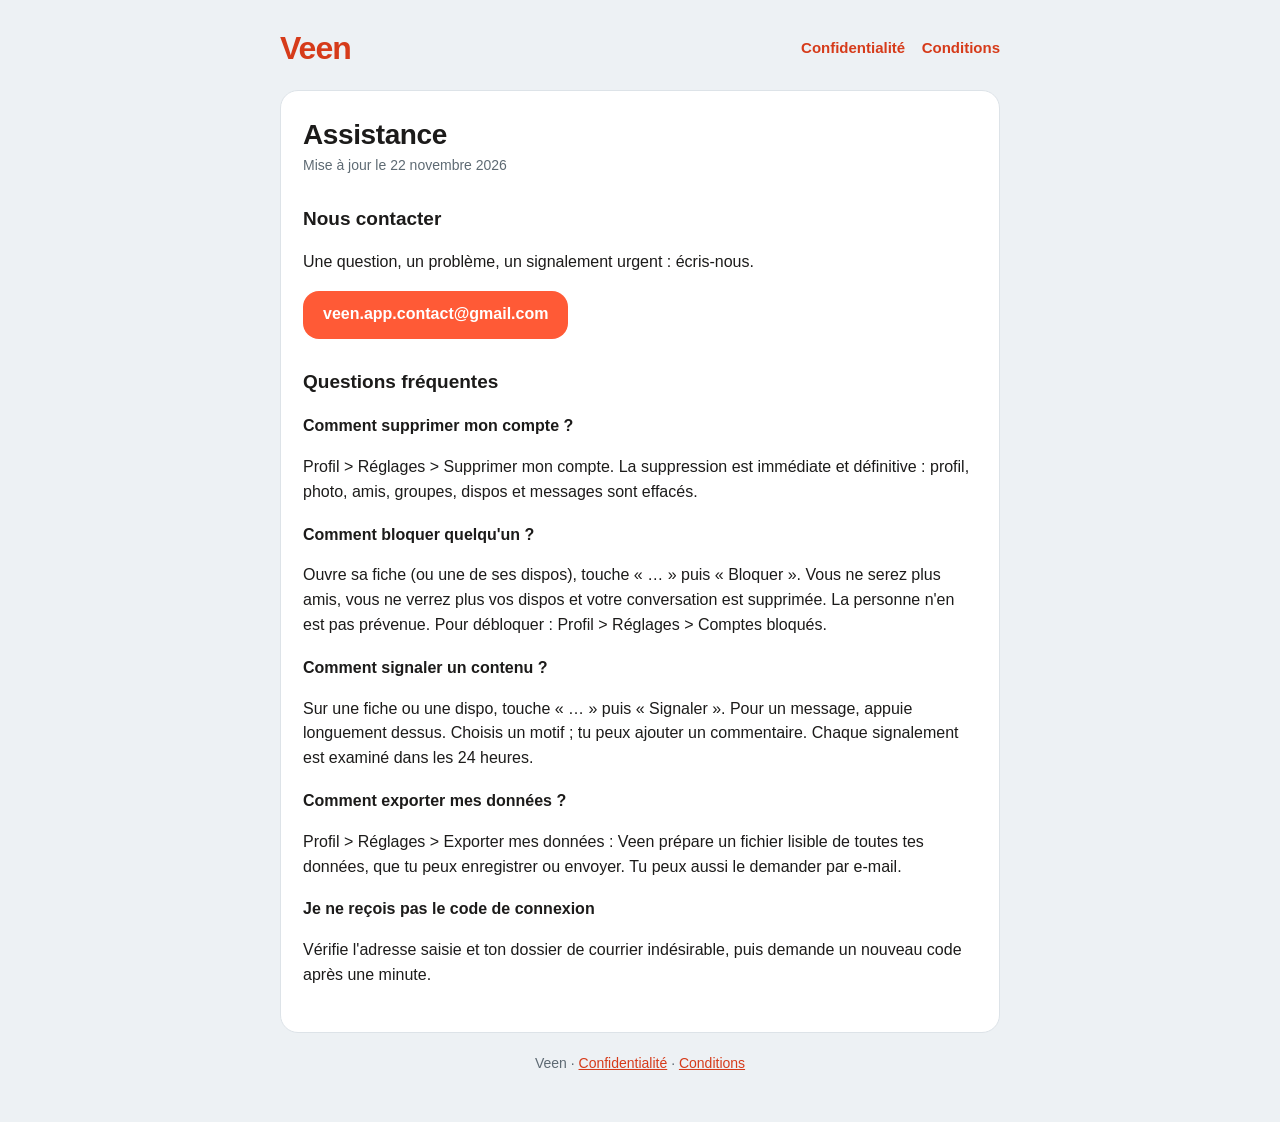
==== assistance/index.html @ 0454ae04 "Politique de confidentialité, conditions d'utilisation et assistance (jalon 9.4)" ====
<!doctype html>
<html lang="fr">
  <head>
    <meta charset="utf-8" />
    <meta name="viewport" content="width=device-width, initial-scale=1, viewport-fit=cover" />
    <!-- Aucune ressource externe, aucun traceur : seul le style de ce site. -->
    <meta
      http-equiv="Content-Security-Policy"
      content="default-src 'none'; style-src 'self'; base-uri 'none'; form-action 'none'"
    />
    <meta name="referrer" content="no-referrer" />
    <meta name="theme-color" content="#EDF1F4" />
    <title>Assistance · Veen</title>
    <link rel="stylesheet" href="/legal.css" />
  </head>
  <body>
    <header>
      <a class="brand" href="/">Veen</a>
      <nav>
        <a href="/confidentialite/">Confidentialité</a>
        <a href="/conditions/">Conditions</a>
      </nav>
    </header>
    <main>
      <h1>Assistance</h1>
      <p class="updated">Mise à jour le 22 novembre 2026</p>

      <h2>Nous contacter</h2>
      <p>Une question, un problème, un signalement urgent : écris-nous.</p>
      <p><a class="button" href="mailto:veen.app.contact@gmail.com">veen.app.contact@gmail.com</a></p>

      <h2>Questions fréquentes</h2>

      <h3>Comment supprimer mon compte ?</h3>
      <p>
        Profil &gt; Réglages &gt; Supprimer mon compte. La suppression est immédiate et
        définitive : profil, photo, amis, groupes, dispos et messages sont effacés.
      </p>

      <h3>Comment bloquer quelqu'un ?</h3>
      <p>
        Ouvre sa fiche (ou une de ses dispos), touche « … » puis « Bloquer ». Vous ne serez plus
        amis, vous ne verrez plus vos dispos et votre conversation est supprimée. La personne n'en
        est pas prévenue. Pour débloquer : Profil &gt; Réglages &gt; Comptes bloqués.
      </p>

      <h3>Comment signaler un contenu ?</h3>
      <p>
        Sur une fiche ou une dispo, touche « … » puis « Signaler ». Pour un message, appuie
        longuement dessus. Choisis un motif ; tu peux ajouter un commentaire. Chaque signalement
        est examiné dans les 24 heures.
      </p>

      <h3>Comment exporter mes données ?</h3>
      <p>
        Profil &gt; Réglages &gt; Exporter mes données : Veen prépare un fichier lisible de toutes
        tes données, que tu peux enregistrer ou envoyer. Tu peux aussi le demander par e-mail.
      </p>

      <h3>Je ne reçois pas le code de connexion</h3>
      <p>
        Vérifie l'adresse saisie et ton dossier de courrier indésirable, puis demande un nouveau
        code après une minute.
      </p>
    </main>
    <footer>
      Veen · <a href="/confidentialite/">Confidentialité</a> ·
      <a href="/conditions/">Conditions</a>
    </footer>
  </body>
</html>
---- legal.css ----
/* Pages légales et assistance de Veen (jalon 9.4). Identité « Braise » : fond Brume, texte blanc
   sur l'orange. Aucune ressource externe. */
:root {
  --brume: #edf1f4;
  --card: #ffffff;
  --ink: #1c1b1a;
  --muted: #5e6a73;
  --line: #dde3e8;
  --braise: #ff5a36;
  --braise-strong: #d63b1a;
  --on-braise: #ffffff;
}
* {
  box-sizing: border-box;
}
body {
  margin: 0;
  padding: 24px 16px 48px;
  background: var(--brume);
  color: var(--ink);
  font-family: -apple-system, BlinkMacSystemFont, 'Helvetica Neue', Helvetica, Arial, sans-serif;
  font-size: 16px;
  line-height: 1.55;
  -webkit-text-size-adjust: 100%;
}
header,
main,
footer {
  max-width: 720px;
  margin: 0 auto;
}
header {
  display: flex;
  align-items: center;
  justify-content: space-between;
  gap: 12px;
  margin-bottom: 16px;
}
.brand {
  font-size: 32px;
  font-weight: 800;
  letter-spacing: -1px;
  color: var(--braise-strong);
  text-decoration: none;
}
nav a {
  color: var(--braise-strong);
  font-weight: 600;
  text-decoration: none;
  margin-left: 12px;
  font-size: 15px;
}
main {
  background: var(--card);
  border: 1px solid var(--line);
  border-radius: 18px;
  padding: 28px 22px;
}
h1 {
  font-size: 28px;
  font-weight: 800;
  letter-spacing: -0.4px;
  line-height: 1.15;
  margin: 0 0 4px;
}
h2 {
  font-size: 19px;
  font-weight: 700;
  margin: 28px 0 8px;
}
h3 {
  font-size: 16px;
  font-weight: 700;
  margin: 18px 0 4px;
}
.updated {
  color: var(--muted);
  font-size: 14px;
  margin: 0 0 20px;
}
a {
  color: var(--braise-strong);
}
ul {
  padding-left: 20px;
}
li {
  margin: 4px 0;
}
table {
  width: 100%;
  border-collapse: collapse;
  font-size: 15px;
}
th,
td {
  text-align: left;
  vertical-align: top;
  padding: 8px 6px;
  border-bottom: 1px solid var(--line);
}
.button {
  display: inline-flex;
  align-items: center;
  justify-content: center;
  min-height: 48px;
  padding: 0 20px;
  border-radius: 16px;
  background: var(--braise);
  color: var(--on-braise);
  font-weight: 700;
  text-decoration: none;
}
footer {
  color: var(--muted);
  font-size: 14px;
  text-align: center;
  margin-top: 20px;
}
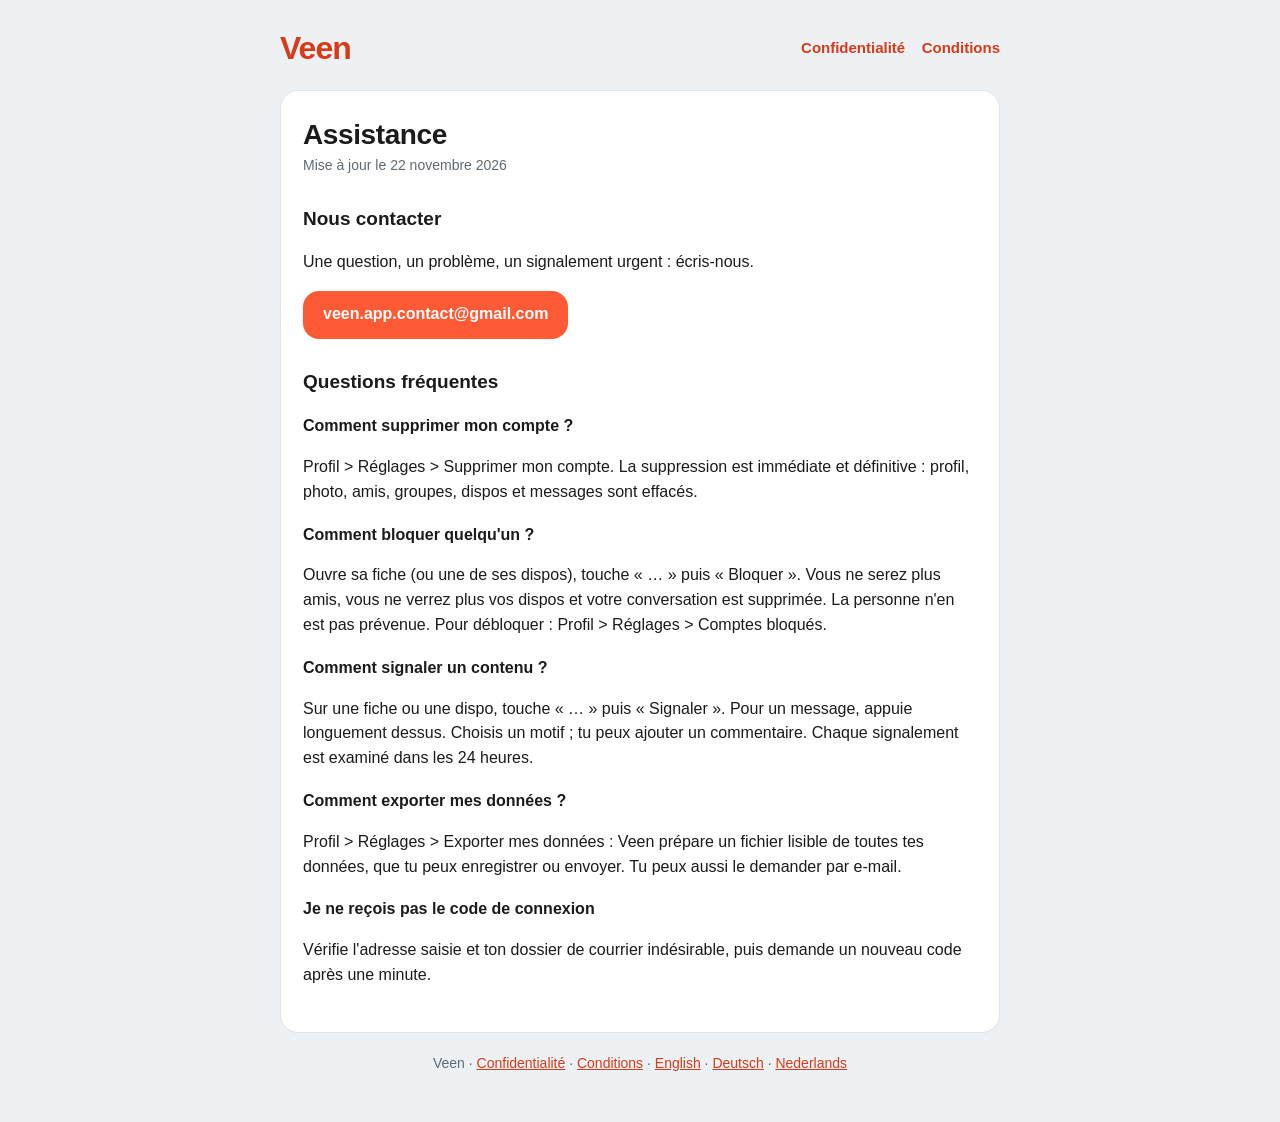
==== commit e77e3cab: "Pages légales et assistance en anglais, allemand et néerlandais (jalon 10.7) Co-Authored-By: Claude " ====
--- a/assistance/index.html
+++ b/assistance/index.html
@@ -65,7 +65,9 @@
     </main>
     <footer>
       Veen · <a href="/confidentialite/">Confidentialité</a> ·
-      <a href="/conditions/">Conditions</a>
+      <a href="/conditions/">Conditions</a> ·
+      <a href="/en/support/" hreflang="en">English</a> · <a href="/de/support/" hreflang="de">Deutsch</a> ·
+      <a href="/nl/support/" hreflang="nl">Nederlands</a>
     </footer>
   </body>
 </html>
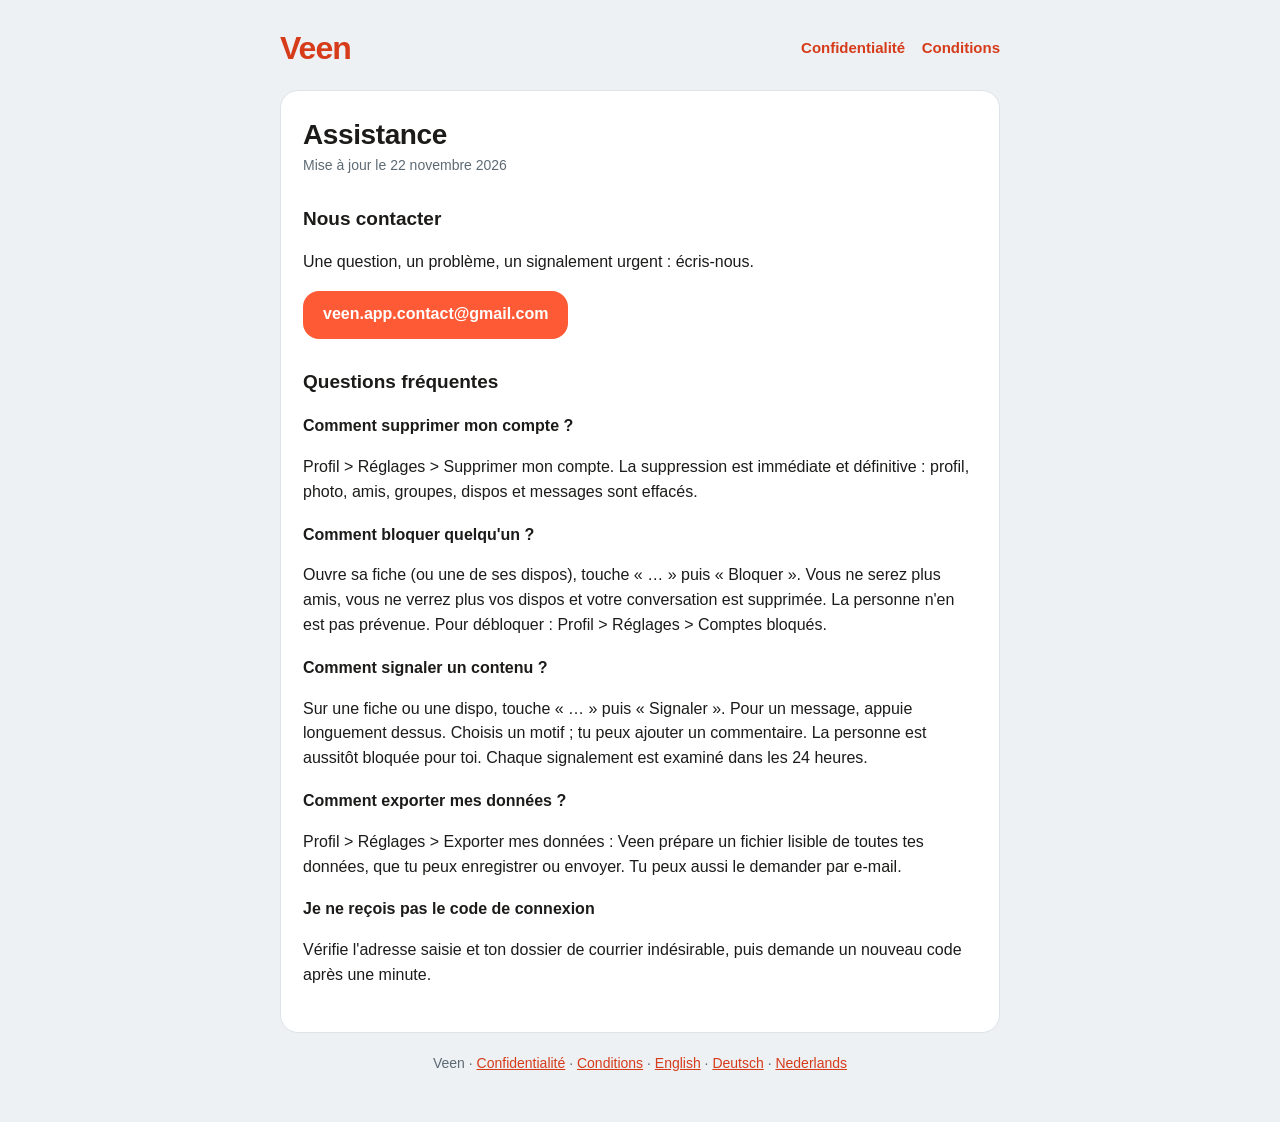
==== commit d7d820fa: "Conditions version 3 : blocage au signalement et suspension automatique après 3 signalements en 24 h" ====
--- a/assistance/index.html
+++ b/assistance/index.html
@@ -47,8 +47,8 @@
       <h3>Comment signaler un contenu ?</h3>
       <p>
         Sur une fiche ou une dispo, touche « … » puis « Signaler ». Pour un message, appuie
-        longuement dessus. Choisis un motif ; tu peux ajouter un commentaire. Chaque signalement
-        est examiné dans les 24 heures.
+        longuement dessus. Choisis un motif ; tu peux ajouter un commentaire. La personne est
+        aussitôt bloquée pour toi. Chaque signalement est examiné dans les 24 heures.
       </p>
 
       <h3>Comment exporter mes données ?</h3>
